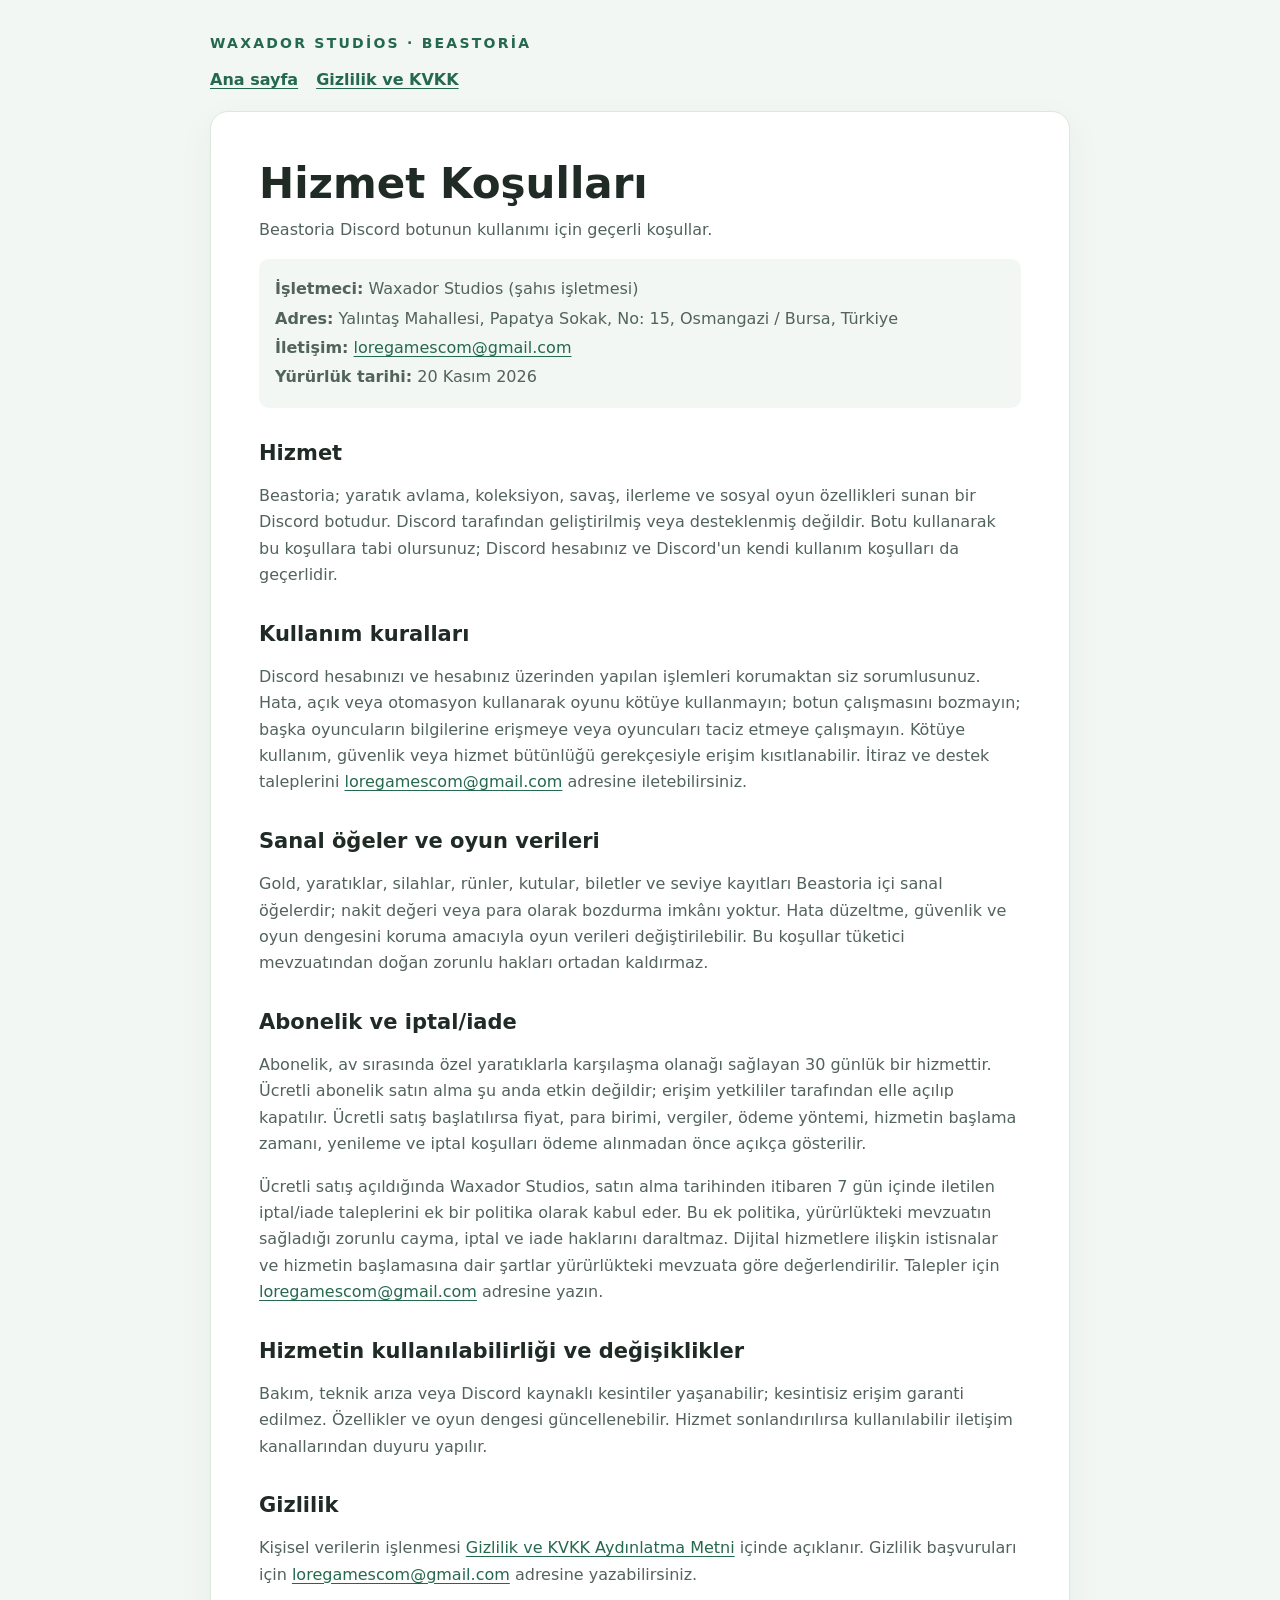
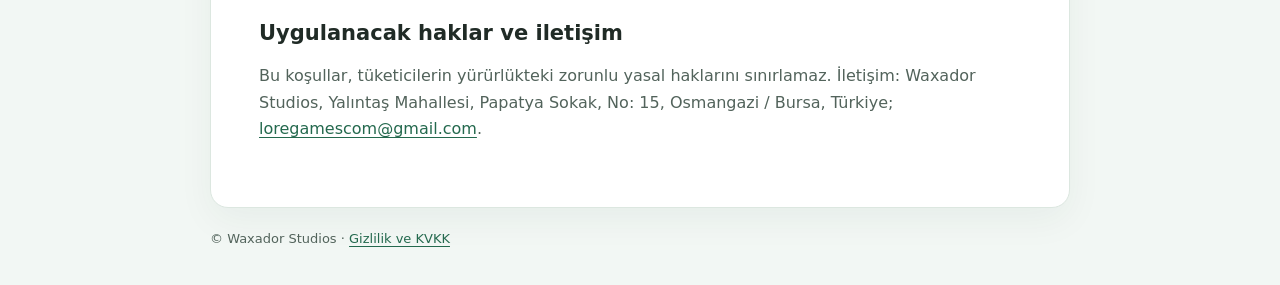
==== index.html @ 72acaabe "Publish Beastoria legal pages" ====
<!doctype html>
<html lang="tr">
<head>
  <meta charset="utf-8">
  <meta name="viewport" content="width=device-width, initial-scale=1">
  <title>Hizmet Koşulları · Beastoria</title>
  <link rel="stylesheet" href="../style.css">
</head>
<body>
  <header>
    <div class="brand">Waxador Studios · Beastoria</div>
    <nav aria-label="Yasal sayfalar"><a href="../">Ana sayfa</a><a href="../privacy-policy/">Gizlilik ve KVKK</a></nav>
  </header>
  <main>
    <h1>Hizmet Koşulları</h1>
    <p class="subtitle">Beastoria Discord botunun kullanımı için geçerli koşullar.</p>
    <div class="meta">
      <p><strong>İşletmeci:</strong> Waxador Studios (şahıs işletmesi)</p>
      <p><strong>Adres:</strong> Yalıntaş Mahallesi, Papatya Sokak, No: 15, Osmangazi / Bursa, Türkiye</p>
      <p><strong>İletişim:</strong> <a href="mailto:loregamescom@gmail.com">loregamescom@gmail.com</a></p>
      <p><strong>Yürürlük tarihi:</strong> 20 Kasım 2026</p>
    </div>

    <h2>Hizmet</h2>
    <p>Beastoria; yaratık avlama, koleksiyon, savaş, ilerleme ve sosyal oyun özellikleri sunan bir Discord botudur. Discord tarafından geliştirilmiş veya desteklenmiş değildir. Botu kullanarak bu koşullara tabi olursunuz; Discord hesabınız ve Discord'un kendi kullanım koşulları da geçerlidir.</p>

    <h2>Kullanım kuralları</h2>
    <p>Discord hesabınızı ve hesabınız üzerinden yapılan işlemleri korumaktan siz sorumlusunuz. Hata, açık veya otomasyon kullanarak oyunu kötüye kullanmayın; botun çalışmasını bozmayın; başka oyuncuların bilgilerine erişmeye veya oyuncuları taciz etmeye çalışmayın. Kötüye kullanım, güvenlik veya hizmet bütünlüğü gerekçesiyle erişim kısıtlanabilir. İtiraz ve destek taleplerini <a href="mailto:loregamescom@gmail.com">loregamescom@gmail.com</a> adresine iletebilirsiniz.</p>

    <h2>Sanal öğeler ve oyun verileri</h2>
    <p>Gold, yaratıklar, silahlar, rünler, kutular, biletler ve seviye kayıtları Beastoria içi sanal öğelerdir; nakit değeri veya para olarak bozdurma imkânı yoktur. Hata düzeltme, güvenlik ve oyun dengesini koruma amacıyla oyun verileri değiştirilebilir. Bu koşullar tüketici mevzuatından doğan zorunlu hakları ortadan kaldırmaz.</p>

    <h2>Abonelik ve iptal/iade</h2>
    <p>Abonelik, av sırasında özel yaratıklarla karşılaşma olanağı sağlayan 30 günlük bir hizmettir. Ücretli abonelik satın alma şu anda etkin değildir; erişim yetkililer tarafından elle açılıp kapatılır. Ücretli satış başlatılırsa fiyat, para birimi, vergiler, ödeme yöntemi, hizmetin başlama zamanı, yenileme ve iptal koşulları ödeme alınmadan önce açıkça gösterilir.</p>
    <p>Ücretli satış açıldığında Waxador Studios, satın alma tarihinden itibaren 7 gün içinde iletilen iptal/iade taleplerini ek bir politika olarak kabul eder. Bu ek politika, yürürlükteki mevzuatın sağladığı zorunlu cayma, iptal ve iade haklarını daraltmaz. Dijital hizmetlere ilişkin istisnalar ve hizmetin başlamasına dair şartlar yürürlükteki mevzuata göre değerlendirilir. Talepler için <a href="mailto:loregamescom@gmail.com">loregamescom@gmail.com</a> adresine yazın.</p>

    <h2>Hizmetin kullanılabilirliği ve değişiklikler</h2>
    <p>Bakım, teknik arıza veya Discord kaynaklı kesintiler yaşanabilir; kesintisiz erişim garanti edilmez. Özellikler ve oyun dengesi güncellenebilir. Hizmet sonlandırılırsa kullanılabilir iletişim kanallarından duyuru yapılır.</p>

    <h2>Gizlilik</h2>
    <p>Kişisel verilerin işlenmesi <a href="../privacy-policy/">Gizlilik ve KVKK Aydınlatma Metni</a> içinde açıklanır. Gizlilik başvuruları için <a href="mailto:loregamescom@gmail.com">loregamescom@gmail.com</a> adresine yazabilirsiniz.</p>

    <h2>Uygulanacak haklar ve iletişim</h2>
    <p>Bu koşullar, tüketicilerin yürürlükteki zorunlu yasal haklarını sınırlamaz. İletişim: Waxador Studios, Yalıntaş Mahallesi, Papatya Sokak, No: 15, Osmangazi / Bursa, Türkiye; <a href="mailto:loregamescom@gmail.com">loregamescom@gmail.com</a>.</p>
  </main>
  <footer>© Waxador Studios · <a href="../privacy-policy/">Gizlilik ve KVKK</a></footer>
</body>
</html>
---- style.css ----
:root {
  color-scheme: light;
  --ink: #202b26;
  --muted: #52635b;
  --green: #24694e;
  --line: #dce7e0;
  --paper: #fff;
  --wash: #f2f7f4;
  --draft: #fff4d7;
  --draft-ink: #705016;
}

* { box-sizing: border-box; }
body {
  margin: 0;
  background: var(--wash);
  color: var(--ink);
  font: 16px/1.65 system-ui, -apple-system, "Segoe UI", sans-serif;
}
header, main, footer { width: min(860px, calc(100% - 32px)); margin-inline: auto; }
header { padding: 32px 0 18px; }
.brand { color: var(--green); font-size: 14px; font-weight: 800; letter-spacing: .16em; text-transform: uppercase; }
nav { display: flex; gap: 18px; margin-top: 12px; }
a { color: var(--green); text-underline-offset: 3px; }
nav a { font-weight: 650; }
main { background: var(--paper); border: 1px solid var(--line); border-radius: 18px; padding: clamp(22px, 5vw, 48px); box-shadow: 0 12px 36px #183b2b0d; }
h1 { line-height: 1.15; margin: 0 0 8px; font-size: clamp(30px, 5vw, 42px); }
h2 { margin: 32px 0 8px; font-size: 21px; line-height: 1.3; }
p, ul { color: var(--muted); }
.subtitle { margin-top: 0; }
.draft { margin: 20px 0 28px; padding: 12px 16px; border: 1px solid #f0d487; border-radius: 10px; background: var(--draft); color: var(--draft-ink); font-weight: 650; }
.meta { padding: 14px 16px; background: var(--wash); border-radius: 10px; }
.meta p { margin: 3px 0; }
footer { padding: 20px 0 36px; color: var(--muted); font-size: 13px; }
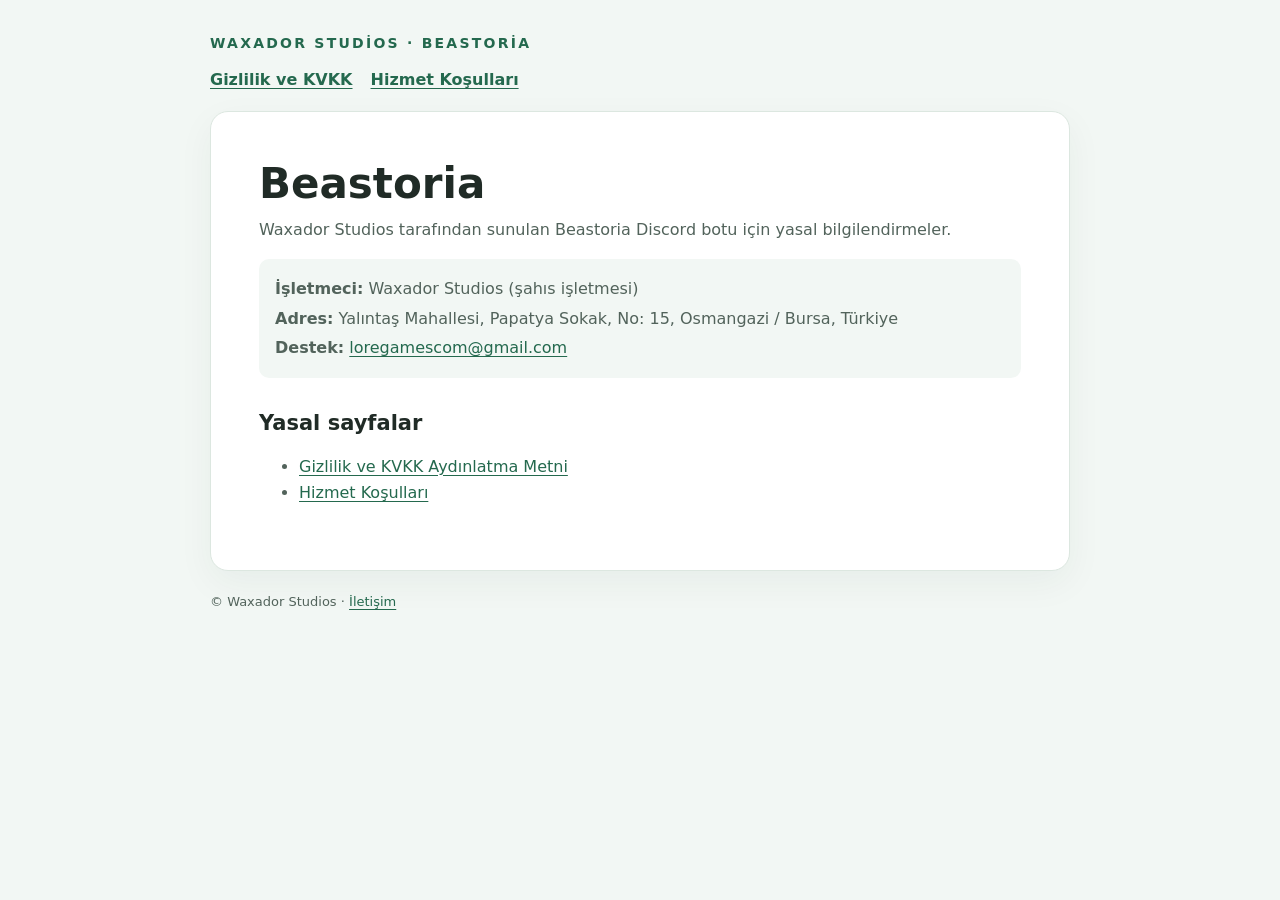
==== commit 80ed1b6b: "Fix legal site home page" ====
--- a/index.html
+++ b/index.html
@@ -1,48 +1,4 @@
 <!doctype html>
-<html lang="tr">
-<head>
-  <meta charset="utf-8">
-  <meta name="viewport" content="width=device-width, initial-scale=1">
-  <title>Hizmet Koşulları · Beastoria</title>
-  <link rel="stylesheet" href="../style.css">
-</head>
-<body>
-  <header>
-    <div class="brand">Waxador Studios · Beastoria</div>
-    <nav aria-label="Yasal sayfalar"><a href="../">Ana sayfa</a><a href="../privacy-policy/">Gizlilik ve KVKK</a></nav>
-  </header>
-  <main>
-    <h1>Hizmet Koşulları</h1>
-    <p class="subtitle">Beastoria Discord botunun kullanımı için geçerli koşullar.</p>
-    <div class="meta">
-      <p><strong>İşletmeci:</strong> Waxador Studios (şahıs işletmesi)</p>
-      <p><strong>Adres:</strong> Yalıntaş Mahallesi, Papatya Sokak, No: 15, Osmangazi / Bursa, Türkiye</p>
-      <p><strong>İletişim:</strong> <a href="mailto:loregamescom@gmail.com">loregamescom@gmail.com</a></p>
-      <p><strong>Yürürlük tarihi:</strong> 20 Kasım 2026</p>
-    </div>
-
-    <h2>Hizmet</h2>
-    <p>Beastoria; yaratık avlama, koleksiyon, savaş, ilerleme ve sosyal oyun özellikleri sunan bir Discord botudur. Discord tarafından geliştirilmiş veya desteklenmiş değildir. Botu kullanarak bu koşullara tabi olursunuz; Discord hesabınız ve Discord'un kendi kullanım koşulları da geçerlidir.</p>
-
-    <h2>Kullanım kuralları</h2>
-    <p>Discord hesabınızı ve hesabınız üzerinden yapılan işlemleri korumaktan siz sorumlusunuz. Hata, açık veya otomasyon kullanarak oyunu kötüye kullanmayın; botun çalışmasını bozmayın; başka oyuncuların bilgilerine erişmeye veya oyuncuları taciz etmeye çalışmayın. Kötüye kullanım, güvenlik veya hizmet bütünlüğü gerekçesiyle erişim kısıtlanabilir. İtiraz ve destek taleplerini <a href="mailto:loregamescom@gmail.com">loregamescom@gmail.com</a> adresine iletebilirsiniz.</p>
-
-    <h2>Sanal öğeler ve oyun verileri</h2>
-    <p>Gold, yaratıklar, silahlar, rünler, kutular, biletler ve seviye kayıtları Beastoria içi sanal öğelerdir; nakit değeri veya para olarak bozdurma imkânı yoktur. Hata düzeltme, güvenlik ve oyun dengesini koruma amacıyla oyun verileri değiştirilebilir. Bu koşullar tüketici mevzuatından doğan zorunlu hakları ortadan kaldırmaz.</p>
-
-    <h2>Abonelik ve iptal/iade</h2>
-    <p>Abonelik, av sırasında özel yaratıklarla karşılaşma olanağı sağlayan 30 günlük bir hizmettir. Ücretli abonelik satın alma şu anda etkin değildir; erişim yetkililer tarafından elle açılıp kapatılır. Ücretli satış başlatılırsa fiyat, para birimi, vergiler, ödeme yöntemi, hizmetin başlama zamanı, yenileme ve iptal koşulları ödeme alınmadan önce açıkça gösterilir.</p>
-    <p>Ücretli satış açıldığında Waxador Studios, satın alma tarihinden itibaren 7 gün içinde iletilen iptal/iade taleplerini ek bir politika olarak kabul eder. Bu ek politika, yürürlükteki mevzuatın sağladığı zorunlu cayma, iptal ve iade haklarını daraltmaz. Dijital hizmetlere ilişkin istisnalar ve hizmetin başlamasına dair şartlar yürürlükteki mevzuata göre değerlendirilir. Talepler için <a href="mailto:loregamescom@gmail.com">loregamescom@gmail.com</a> adresine yazın.</p>
-
-    <h2>Hizmetin kullanılabilirliği ve değişiklikler</h2>
-    <p>Bakım, teknik arıza veya Discord kaynaklı kesintiler yaşanabilir; kesintisiz erişim garanti edilmez. Özellikler ve oyun dengesi güncellenebilir. Hizmet sonlandırılırsa kullanılabilir iletişim kanallarından duyuru yapılır.</p>
-
-    <h2>Gizlilik</h2>
-    <p>Kişisel verilerin işlenmesi <a href="../privacy-policy/">Gizlilik ve KVKK Aydınlatma Metni</a> içinde açıklanır. Gizlilik başvuruları için <a href="mailto:loregamescom@gmail.com">loregamescom@gmail.com</a> adresine yazabilirsiniz.</p>
-
-    <h2>Uygulanacak haklar ve iletişim</h2>
-    <p>Bu koşullar, tüketicilerin yürürlükteki zorunlu yasal haklarını sınırlamaz. İletişim: Waxador Studios, Yalıntaş Mahallesi, Papatya Sokak, No: 15, Osmangazi / Bursa, Türkiye; <a href="mailto:loregamescom@gmail.com">loregamescom@gmail.com</a>.</p>
-  </main>
-  <footer>© Waxador Studios · <a href="../privacy-policy/">Gizlilik ve KVKK</a></footer>
-</body>
-</html>
+<html lang="tr"><head><meta charset="utf-8"><meta name="viewport" content="width=device-width, initial-scale=1"><title>Beastoria · Yasal Bilgiler</title><link rel="stylesheet" href="style.css"></head><body>
+<header><div class="brand">Waxador Studios · Beastoria</div><nav aria-label="Yasal sayfalar"><a href="privacy-policy/">Gizlilik ve KVKK</a><a href="terms/">Hizmet Koşulları</a></nav></header>
+<main><h1>Beastoria</h1><p class="subtitle">Waxador Studios tarafından sunulan Beastoria Discord botu için yasal bilgilendirmeler.</p><div class="meta"><p><strong>İşletmeci:</strong> Waxador Studios (şahıs işletmesi)</p><p><strong>Adres:</strong> Yalıntaş Mahallesi, Papatya Sokak, No: 15, Osmangazi / Bursa, Türkiye</p><p><strong>Destek:</strong> <a href="mailto:loregamescom@gmail.com">loregamescom@gmail.com</a></p></div><h2>Yasal sayfalar</h2><ul><li><a href="privacy-policy/">Gizlilik ve KVKK Aydınlatma Metni</a></li><li><a href="terms/">Hizmet Koşulları</a></li></ul></main><footer>© Waxador Studios · <a href="mailto:loregamescom@gmail.com">İletişim</a></footer></body></html>
